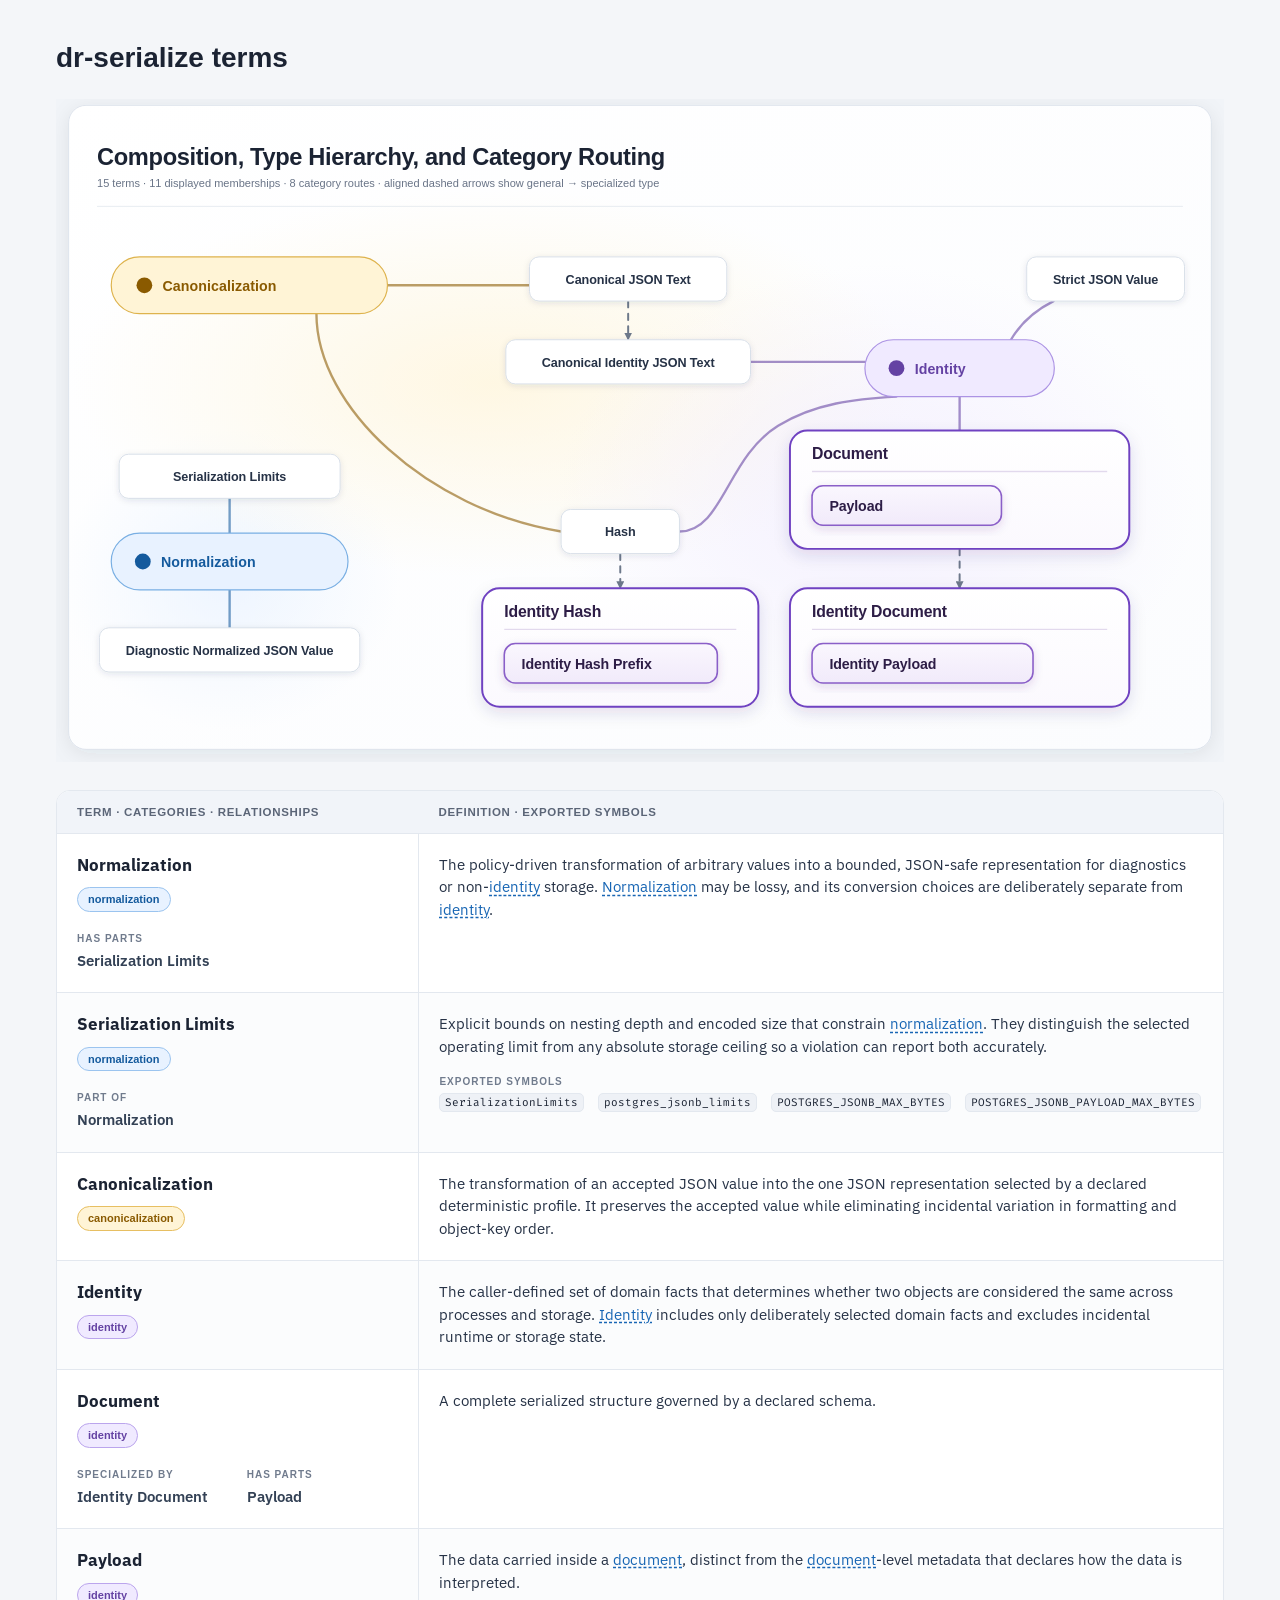
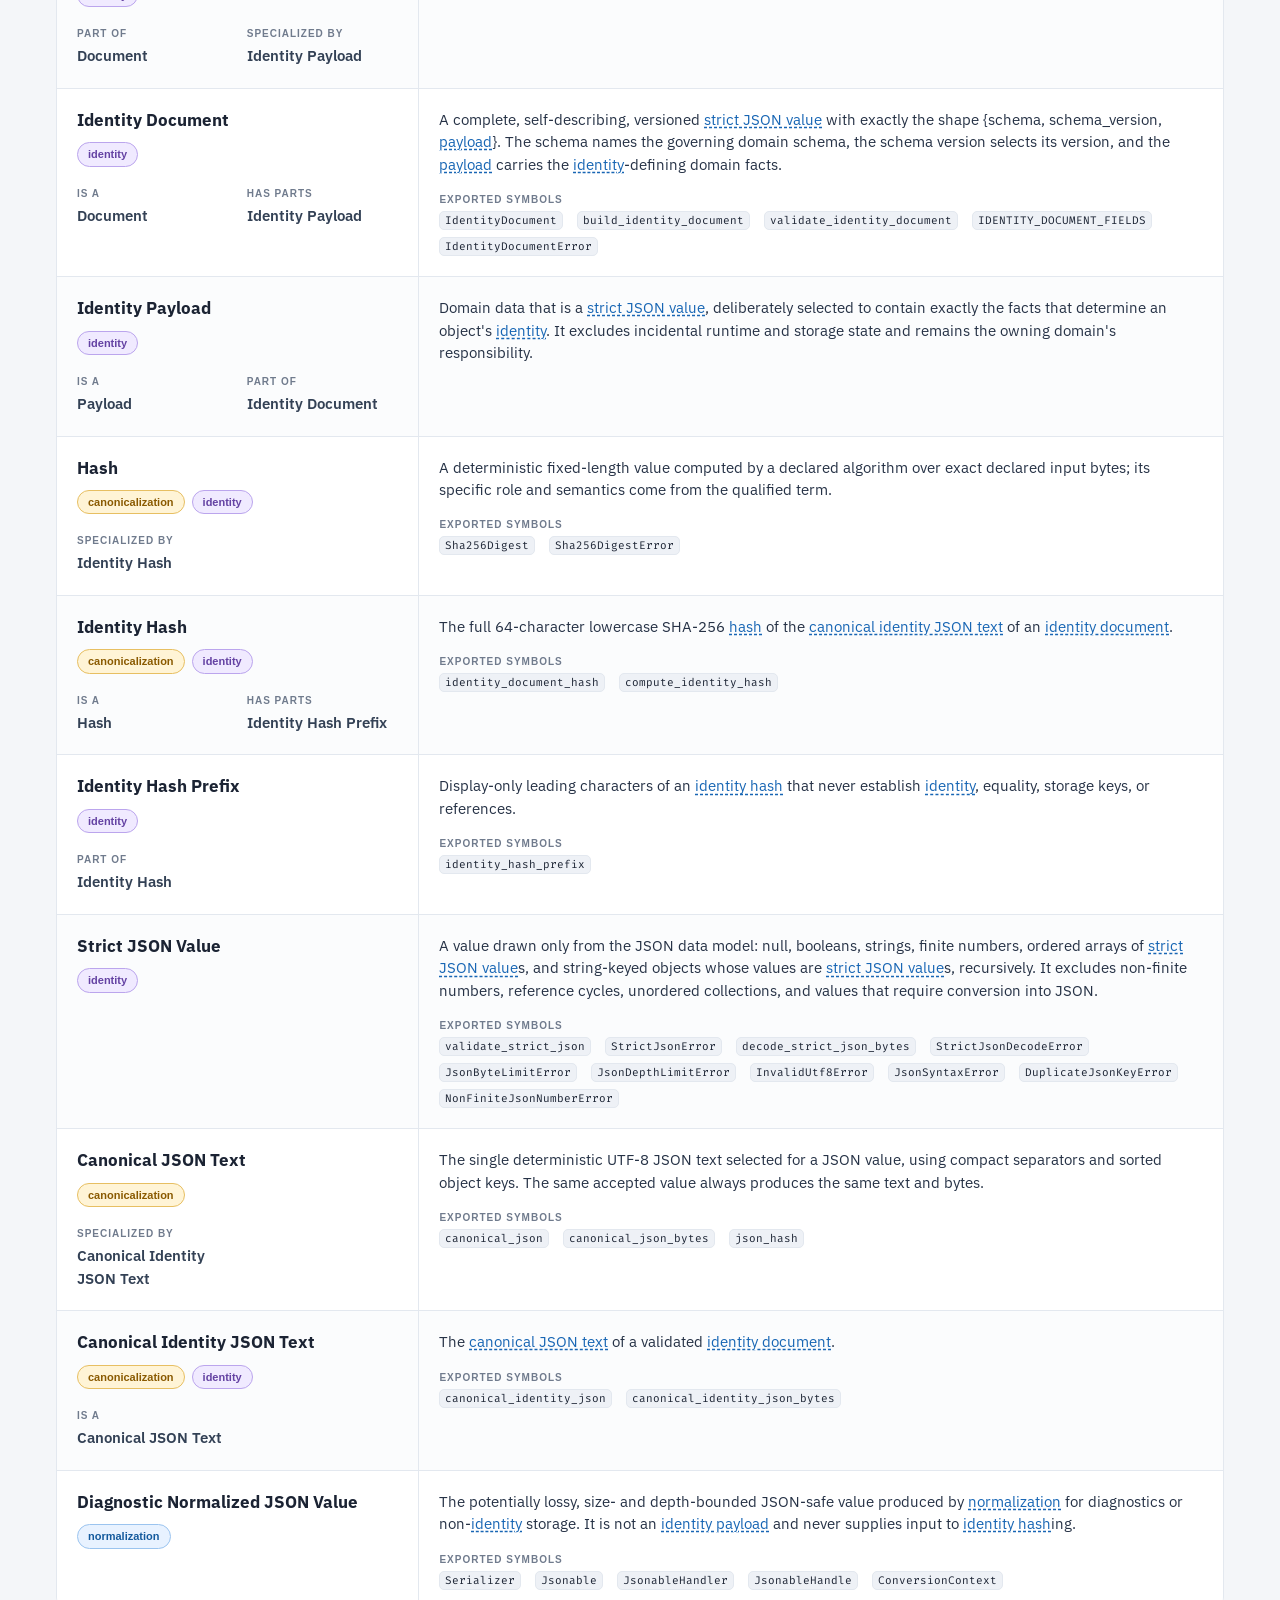
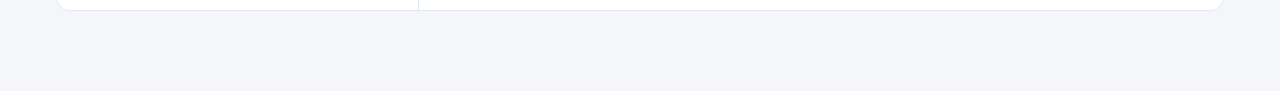
==== .defs/index.html @ c4a290a5 "Render terms graph from local defs data" ====
<!DOCTYPE html>
<html lang="en">
<head>
<meta charset="utf-8">
<meta name="viewport" content="width=device-width, initial-scale=1">
<link rel="icon" href="favicon.svg" type="image/svg+xml">
<link rel="stylesheet" href="doc.css">
<title>dr-serialize · Terms</title>
<style>
  .terms-page { width: 100%; max-width: 1480px; }
  .terms-page h1 { margin-bottom: 24px; }
  .terms-graph {
    display: block;
    width: 100%;
    aspect-ratio: 1480 / 840;
    margin: 0 0 28px;
    border: 0;
  }
  .terms-shell { overflow: hidden; border: 1px solid var(--line); border-radius: 14px; background: var(--surface); }
  .terms-table { border: 0; font-size: 14.5px; }
  .terms-table thead,
  .terms-table tbody { display: block; }
  .terms-table tr { display: grid; grid-template-columns: minmax(280px, 31%) minmax(0, 1fr); }
  .terms-table th,
  .terms-table td { border: 0; }
  .terms-table th { padding: 13px 20px; }
  .terms-table tbody tr { border-top: 1px solid var(--line); }
  .terms-table tbody tr:nth-child(even) { background: #fbfcfd; }
  .terms-table tbody td { padding: 20px; }
  .terms-table tbody td + td { border-left: 1px solid var(--line); }
  .term-name { margin: 0; font: 700 17px/1.35 var(--font-prose); }
  dfn.term-name { font-style: normal; }
  .term-categories { display: flex; flex-wrap: wrap; gap: 7px; margin-top: 10px; }
  .term-category { padding: 3px 10px; border: 1px solid; border-radius: 999px; font: 650 11px/1.5 var(--font-system); }
  .term-category[data-category="normalization"] { border-color: #9bc4ef; background: #e8f2ff; color: #145a9d; }
  .term-category[data-category="canonicalization"] { border-color: #e7bf62; background: #fff4d6; color: #8a5a00; }
  .term-category[data-category="identity"] { border-color: #bba5ed; background: #f0eaff; color: #6442a3; }
  .term-category:not([data-category="normalization"]):not([data-category="canonicalization"]):not([data-category="identity"]) {
    border-color: #c8d0dc;
    background: #f2f4f7;
    color: #465166;
  }
  .term-relationships { display: grid; grid-template-columns: repeat(2, minmax(0, 1fr)); gap: 13px 18px; margin-top: 20px; }
  .relationship-label,
  .symbols-label { margin-bottom: 4px; color: #707b8d; font: 700 10px/1.4 var(--font-system); letter-spacing: .1em; text-transform: uppercase; }
  .relationship-values { display: flex; flex-wrap: wrap; gap: 3px 10px; }
  .relationship-values a { color: #334155; font-weight: 600; text-decoration: none; }
  .relationship-values a:hover,
  .relationship-values a:focus-visible { color: var(--accent); text-decoration: underline; }
  .term-definition { margin: 0; color: #263246; line-height: 1.55; }
  .vocab-ref { color: var(--accent); text-decoration-line: underline; text-decoration-style: dashed; text-underline-offset: 2px; }
  .term-symbols { margin-top: 17px; }
  .symbol-list { display: flex; flex-wrap: wrap; gap: 7px 14px; }
  .symbol-list code { font-size: 11px; }
  .defs-error { grid-column: 1 / -1; color: var(--red); }

  @media (max-width: 760px) {
    .terms-table thead { display: none; }
    .terms-table,
    .terms-table tbody,
    .terms-table tr,
    .terms-table tbody td { display: block; width: 100%; min-width: 0; }
    .terms-table tbody td { overflow-wrap: anywhere; }
    .terms-table tbody td + td { border-top: 1px solid var(--line); border-left: 0; }
  }

  @media (max-width: 480px) {
    .term-relationships { grid-template-columns: 1fr; }
  }
</style>
</head>
<body>
<main class="terms-page">
<h1>dr-serialize terms</h1>
<object
  class="terms-graph"
  data="all-terms.svg"
  type="image/svg+xml"
  aria-label="Composition, type hierarchy, and category routing for dr-serialize terms"
>
  <a href="all-terms.svg">Open the dr-serialize terms graph</a>
</object>
<div class="terms-shell">
  <table class="terms-table">
    <thead>
      <tr>
        <th scope="col">Term · Categories · Relationships</th>
        <th scope="col">Definition · Exported symbols</th>
      </tr>
    </thead>
    <tbody data-defs-file="terms.toml" data-defs-kind="terms-reference"></tbody>
  </table>
</div>
<script type="module" src="defs-render.js"></script>
</main>
</body>
</html>
---- .defs/doc.css ----
@import url("https://fonts.googleapis.com/css2?family=Fira+Code:wght@400;600&family=IBM+Plex+Sans:wght@400;600;700&display=swap");

/* ── v2 vocabulary (see SKILL.md §6, references/rules.md) ──────────────────
   Hue bindings — one hue = one meaning:
     --accent #1866b4  links + navigation ONLY
     --anchor #6f42c1  semantic scan anchors (.key) + callouts — never a link
     green / amber / red  status encodings only, keyed where used
   Weights: 700 headings · 600 labels/th/inline emphasis · 400 body.
   Type scale: 28 title · 18 section · 16.5 card head · 16 body ·
               14.5 secondary · 13 quiet.                                   */

:root {
  --bg: #f4f6f9;
  --surface: #fff;
  --ink: #1b2333;
  --muted: #5b6577;
  --line: #e3e8ef;
  --accent: #1866b4;
  --accent-soft: #e9f2fb;
  --anchor: #6f42c1;
  --anchor-soft: #f4eefb;
  --green: #2b8a3e;
  --green-soft: #e8f5ec;
  --amber: #9a6700;
  --amber-soft: #fff6e0;
  --red: #c0392b;
  --red-soft: #fdeceb;
  --code-bg: #f8f9fc;
  --font-prose: "IBM Plex Sans", "Helvetica Neue", sans-serif;
  --font-mono: "Fira Code", ui-monospace, SFMono-Regular, Menlo, Consolas, monospace;
  --font-system: -apple-system, BlinkMacSystemFont, "Segoe UI", Roboto, Helvetica, Arial, sans-serif;
}

* { box-sizing: border-box; }
html { scroll-behavior: smooth; }
body {
  margin: 0;
  background: var(--bg);
  color: var(--ink);
  font: 16px/1.55 var(--font-prose);
}
main { max-width: 2200px; margin: 0 auto; padding: 40px 56px 80px; }
main.wide { max-width: none; }  /* ultrawide multi-panel docs; page-level horizontal scroll is fine */
h1 { margin: 0 0 4px; font: 700 28px/1.25 var(--font-system); }
h2 { margin: 0; color: var(--ink); font-family: var(--font-system); }
h3 { margin: 0 0 8px; color: var(--ink); font: 700 16.5px/1.3 var(--font-system); }
p { margin: 0 0 12px; }
a { color: var(--accent); }
.dek { margin: 2px 0 4px; font: 400 16px/1.5 var(--font-prose); }        /* ≤15 words, no box */
.byline { margin: 0 0 26px; color: var(--muted); font: 400 13px/1.55 var(--font-system); letter-spacing: .03em; }
.key { color: var(--anchor); }                                            /* scan anchor ≠ link */
.aside, .small { display: block; margin: 2px 0 12px; color: var(--muted); font-size: 13px; }
.card .id, nav.toc .g { font-family: var(--font-system); }

/* Question-first section heads: the h2 IS the reader's question (sentence case);
   the optional .tag is the demoted category label. */
.section-head,
.layer-head {
  display: flex;
  align-items: baseline;
  gap: 14px;
  margin: 46px 0 20px;
  padding-bottom: 8px;
  border-bottom: 2px solid var(--line);
}
.section-head h2,
.layer-head h2 { font: 700 18px/1.3 var(--font-system); }
.section-head .tag,
.layer-head .tag { color: var(--muted); font: 600 11px/1.7 var(--font-mono); text-transform: uppercase; letter-spacing: .05em; }
.layer-head .n { color: var(--accent); font-size: 26px; font-weight: 700; }

/* Opt-in summary box — BELOW the first substantive content, one short
   paragraph, only when it changes the reader's next action. No accent bar:
   it must not become a second hero. */
.summary { margin: 18px 0; padding: 14px 18px; border: 1px solid var(--line); border-radius: 10px; background: var(--surface); font-size: 15px; }

.grid-2, .grid-3, .grid-4,
.cols2, .cols3, .cols4,
.l1, .l2, .l3 { display: grid; gap: 18px; }
.grid-2, .cols2, .l3 { grid-template-columns: repeat(2, minmax(0, 1fr)); }
.grid-3, .cols3, .l2 { grid-template-columns: repeat(3, minmax(0, 1fr)); }
.grid-4, .cols4, .l1 { grid-template-columns: repeat(4, minmax(0, 1fr)); }
.full { grid-column: 1 / -1; }

/* ── Parallel panels (ultrawide layout system, references/layout.md) ──────
   Side-by-side documents-in-miniature for cross-referenceable sections —
   NOT snaking columns. Single-column stack (DOM order) below 1600px.
   Sticky panel heads keep each panel's question in view while scrolling. */
.panels { display: grid; grid-template-columns: 1fr; gap: 32px; align-items: start; margin: 18px 0; }
.panels > .panel { min-width: 0; }
.panel > .section-head { position: sticky; top: 0; z-index: 2; margin-top: 0; padding-top: 8px; background: var(--bg); }
@media (min-width: 1600px) {
  .panels.p2 { grid-template-columns: repeat(2, minmax(520px, 1fr)); }
  .panels.p3 { grid-template-columns: repeat(3, minmax(460px, 1fr)); }
  .panels.p4 { grid-template-columns: repeat(4, minmax(420px, 1fr)); }
  /* Named slots: pin visual order independent of DOM order (DOM order = reading/fallback order). */
  .panels.p2 { grid-template-areas: "a b"; }
  .panels.p3 { grid-template-areas: "a b c"; }
  .panels.p4 { grid-template-areas: "a b c d"; }
  .panels.slotted > .panel.a { grid-area: a; }
  .panels.slotted > .panel.b { grid-area: b; }
  .panels.slotted > .panel.c { grid-area: c; }
  .panels.slotted > .panel.d { grid-area: d; }
  .panels:not(.slotted) > .panel.span2 { grid-column: span 2; }
}

.card {
  padding: 18px 22px;
  border: 1px solid var(--line);
  border-radius: 12px;
  background: var(--surface);
}
.card .decision { margin-bottom: 6px; font: 700 16.5px/1.4 var(--font-system); }
.card .why { color: var(--muted); font-size: 13px; }
.card ul { margin: 6px 0 0; padding-left: 18px; color: var(--muted); font-size: 14.5px; }
.card li { margin-bottom: 6px; }
.card li::marker { color: var(--accent); font-weight: 700; }
.card b, .card strong { color: var(--ink); }

.diagram,
figure.panel {
  margin-top: 18px;
  padding: 24px 28px;
  border: 1px solid var(--line);
  border-radius: 12px;
  background: var(--surface);
}
.drow, .flow { display: flex; align-items: stretch; gap: 10px; }
.dnode, .flow .node {
  flex: 1;
  padding: 10px 14px;
  border: 1.5px solid #9aa7bd;
  border-radius: 10px;
  background: #fbfcfe;
  text-align: center;
}
.dnode small, .flow .node small { display: block; margin-top: 3px; color: var(--muted); font-size: 13px; }
.dnode.ext, .flow .node.ext { border-style: dashed; }
.dnode.hot, .flow .node.hot { border-color: var(--green); background: var(--green-soft); }
.dnode.warn, .flow .node.warn { border-color: var(--amber); background: var(--amber-soft); }
.dnode.bad, .flow .node.bad { border-color: var(--red); background: var(--red-soft); }
.darr, .flow .arr { display: flex; align-items: center; color: #8b96a9; font-size: 20px; }
.dcaption, figcaption { margin-top: 10px; color: var(--muted); font-size: 13px; }

table { width: 100%; border: 1px solid var(--line); border-collapse: collapse; background: var(--surface); font-size: 14.5px; }
th, td { padding: 8px 12px; border-bottom: 1px solid var(--line); text-align: left; vertical-align: top; }
th { background: #f1f4f9; color: var(--muted); font: 600 11.5px/1.4 var(--font-system); letter-spacing: .06em; text-transform: uppercase; }
tr:last-child td { border-bottom: 0; }

code {
  padding: 0 5px;
  border: 1px solid var(--line);
  border-radius: 5px;
  background: #eef1f6;
  font: 75%/1.55 var(--font-mono);
}
.codeblock { margin: 14px 0; overflow: hidden; border: 1px solid var(--line); border-radius: 10px; background: var(--surface); }
.codeblock .cb-head { display: flex; justify-content: space-between; gap: 10px; padding: 7px 14px; border-bottom: 1px solid var(--line); background: #f1f4f9; color: var(--muted); font: 12px/1.4 var(--font-system); }
.codeblock pre { margin: 0; padding: 14px 16px; overflow-x: auto; background: var(--code-bg); font-family: var(--font-mono); }
.codeblock pre code { padding: 0; border: 0; background: transparent; font-size: 75%; line-height: 1.55; }
.chipcloud .adapter { font: 75%/1.55 var(--font-mono); }

/* One callout variant. It carries the anchor hue (a boxed key point is scan-
   anchor material); status colors belong to keyed chips/cards, not callouts. */
.callout { margin: 14px 0; padding: 12px 18px; border-left: 4px solid var(--anchor); border-radius: 0 8px 8px 0; background: var(--anchor-soft); font-size: 14.5px; }

/* Colophon: ALL process metadata (sources, provenance, ids, honest scope
   notes). Reader-relevant honesty stays in context above, in plain language. */
.colophon { margin-top: 46px; padding-top: 14px; border-top: 1px solid var(--line); color: var(--muted); font-size: 13px; }
.colophon code { background: var(--code-bg); }

body.with-toc { display: grid; grid-template-columns: 270px minmax(0, 1fr); }
nav.toc { position: sticky; top: 0; height: 100vh; overflow-y: auto; padding: 28px 20px; border-right: 1px solid var(--line); background: var(--surface); font-size: 14.5px; }
nav.toc .brand { margin-bottom: 12px; font-size: 15px; font-weight: 700; }
nav.toc .brand { font-family: var(--font-system); }
nav.toc a { display: block; margin-bottom: 2px; padding: 6px 10px; border-radius: 7px; color: var(--ink); text-decoration: none; }
nav.toc a:hover { background: var(--accent-soft); color: var(--accent); }

@media (max-width: 1500px) {
  .grid-3, .grid-4, .cols3, .cols4, .l1, .l2 { grid-template-columns: repeat(2, minmax(0, 1fr)); }
}
@media (max-width: 900px) {
  body.with-toc { display: block; }
  nav.toc { display: none; }
  main { padding: 24px; }
  .grid-2, .grid-3, .grid-4, .cols2, .cols3, .cols4, .l1, .l2, .l3 { grid-template-columns: 1fr; }
  .drow, .flow { flex-direction: column; }
}
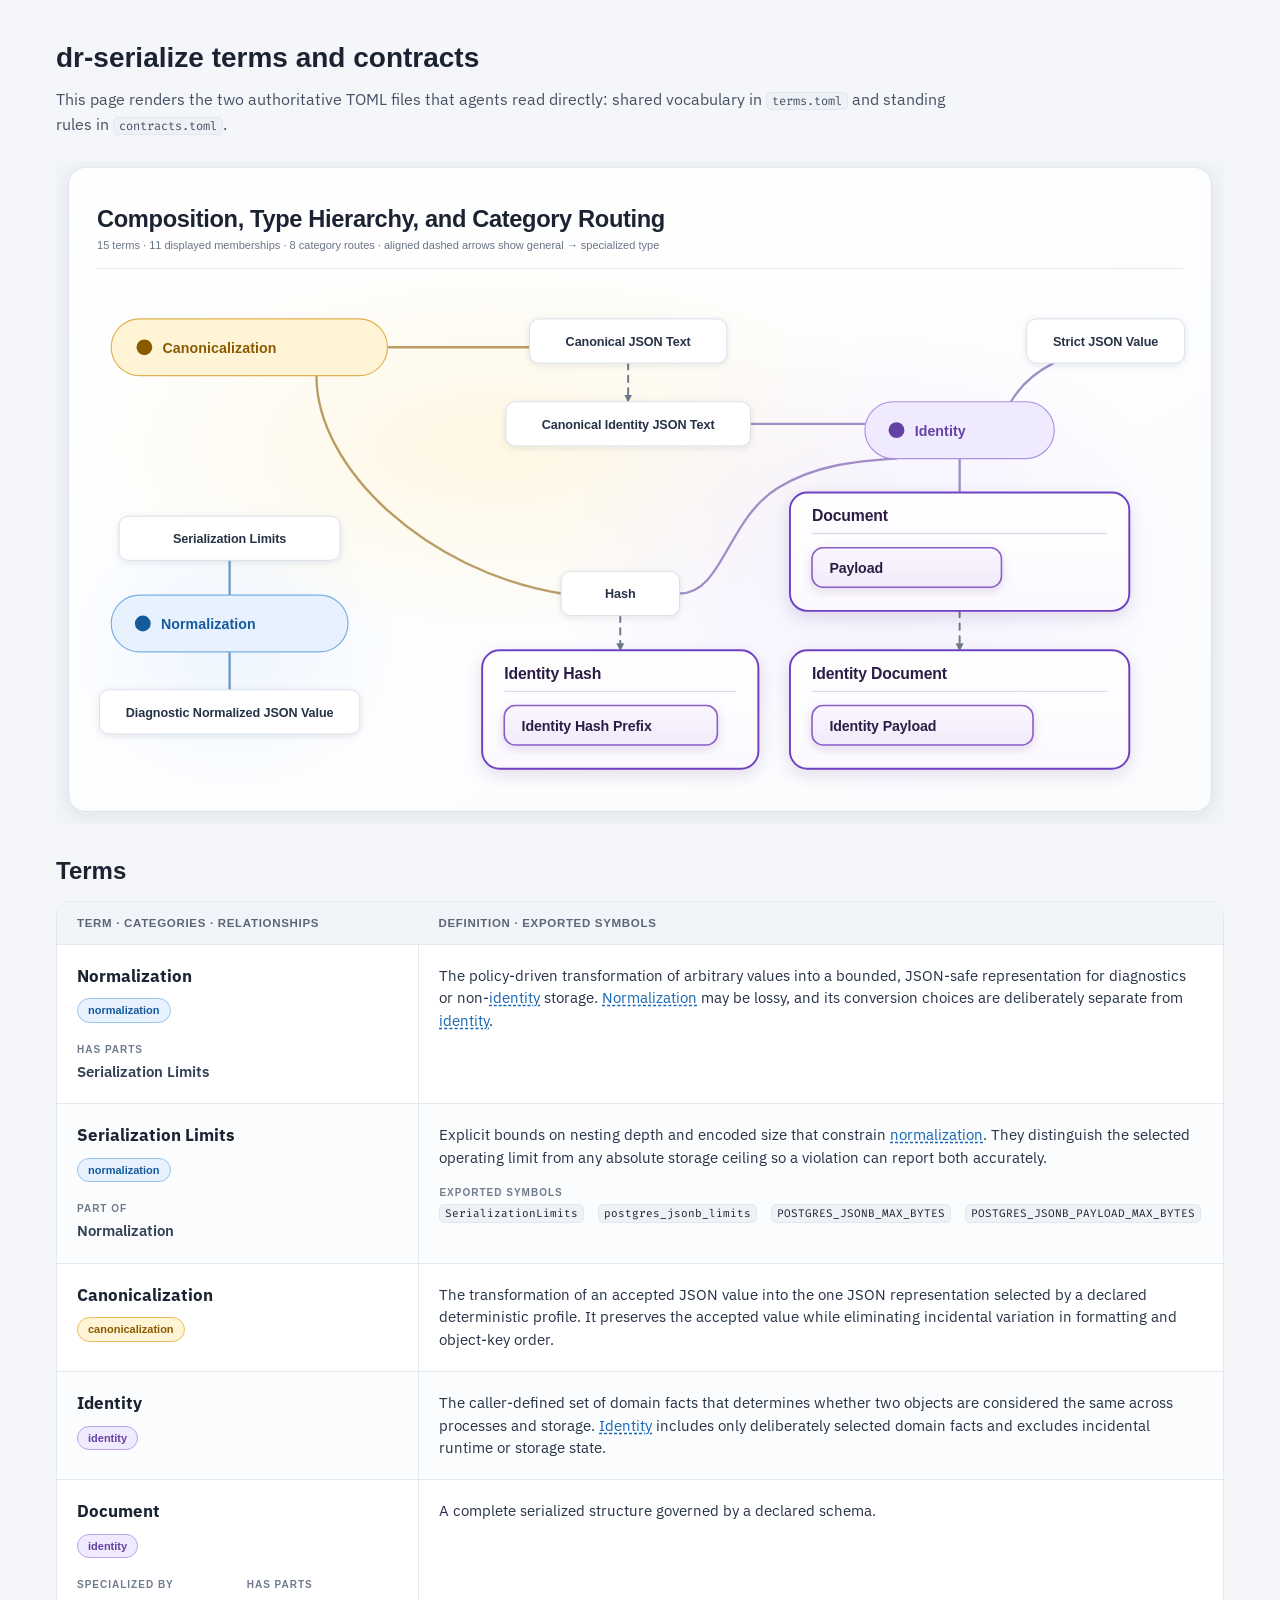
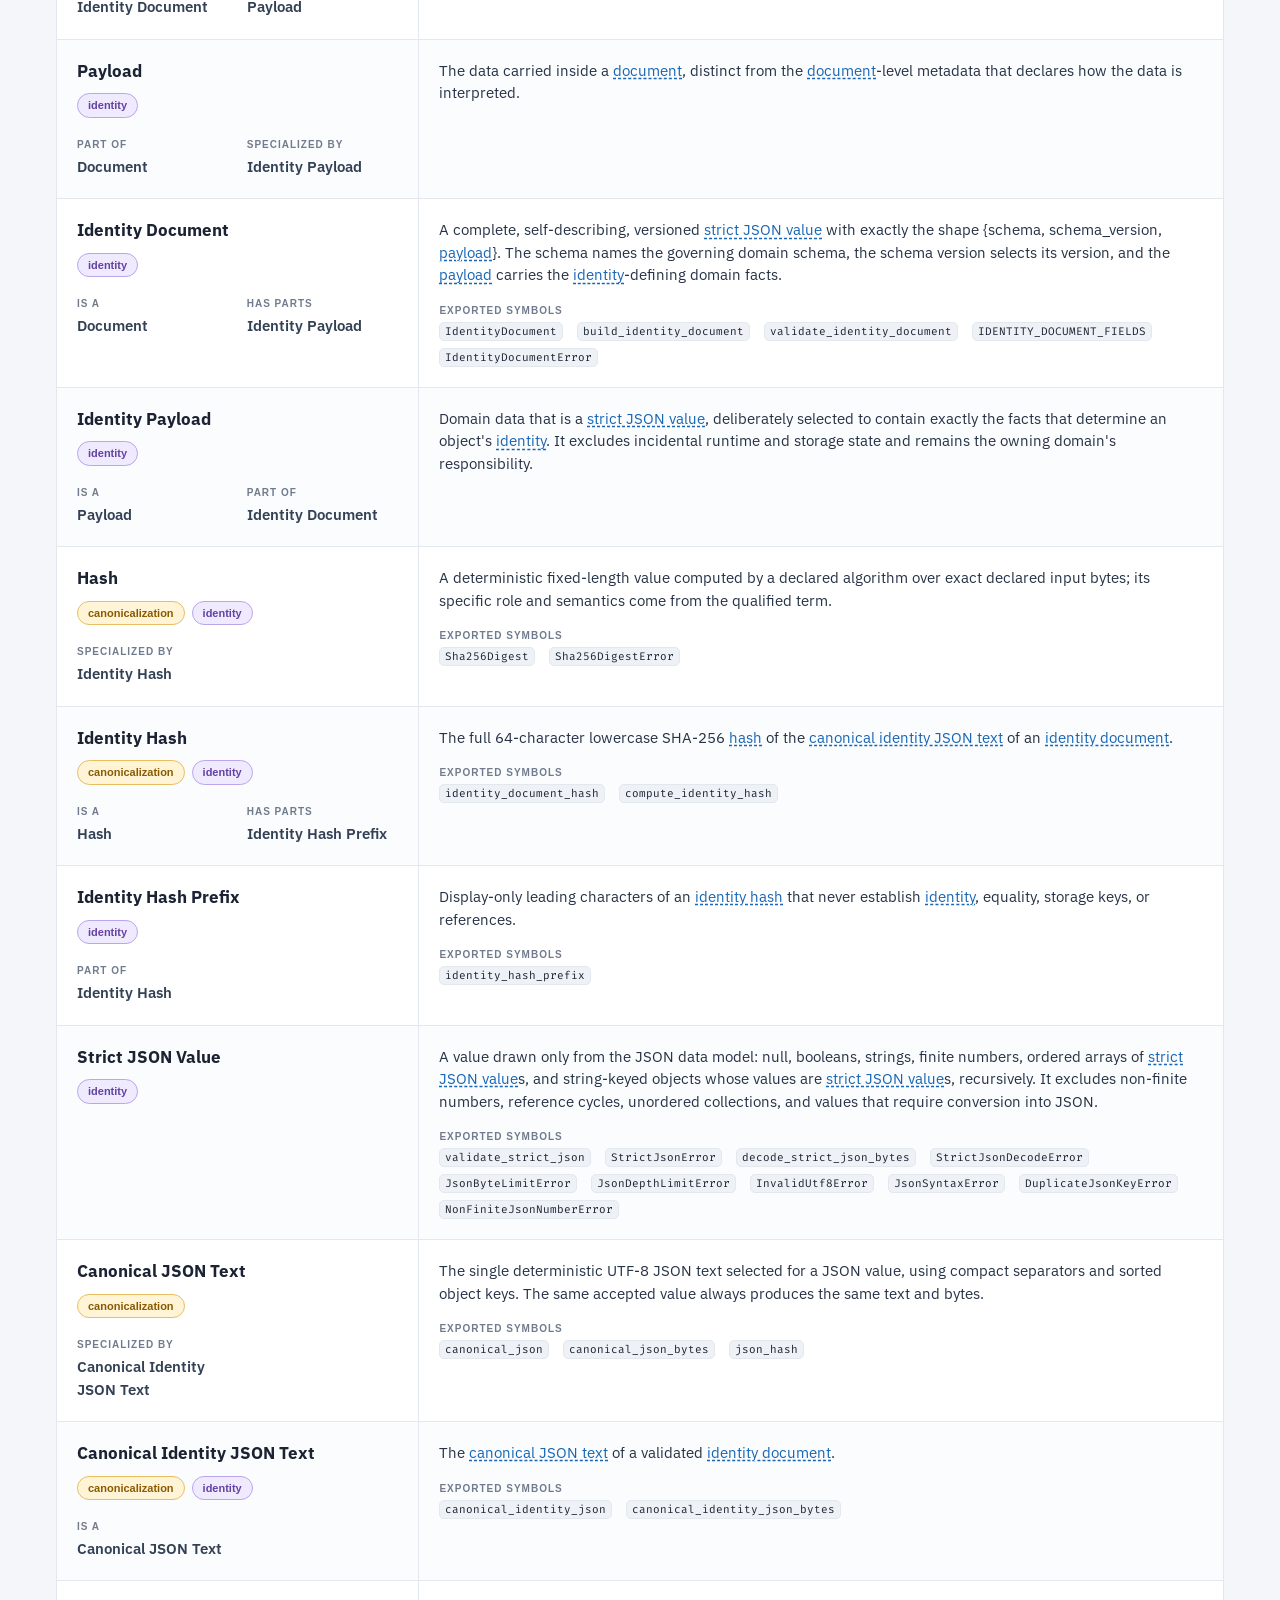
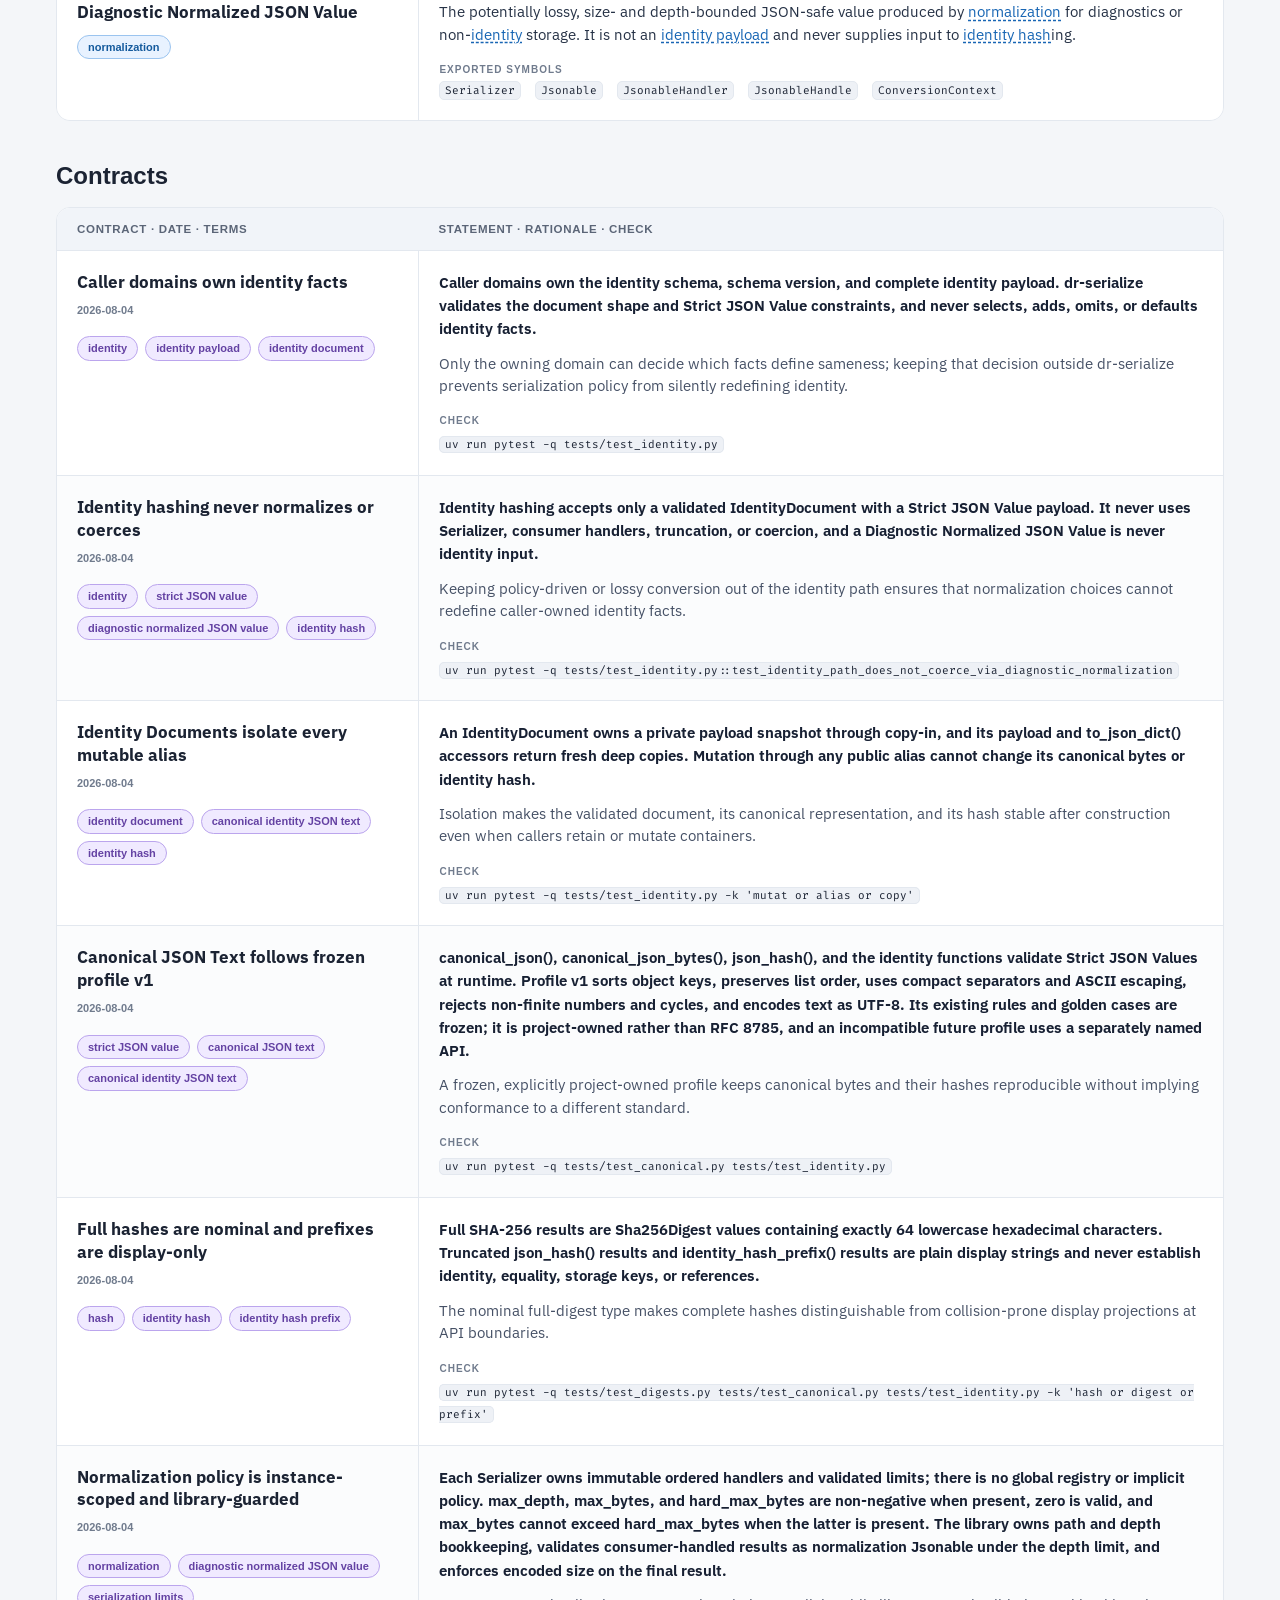
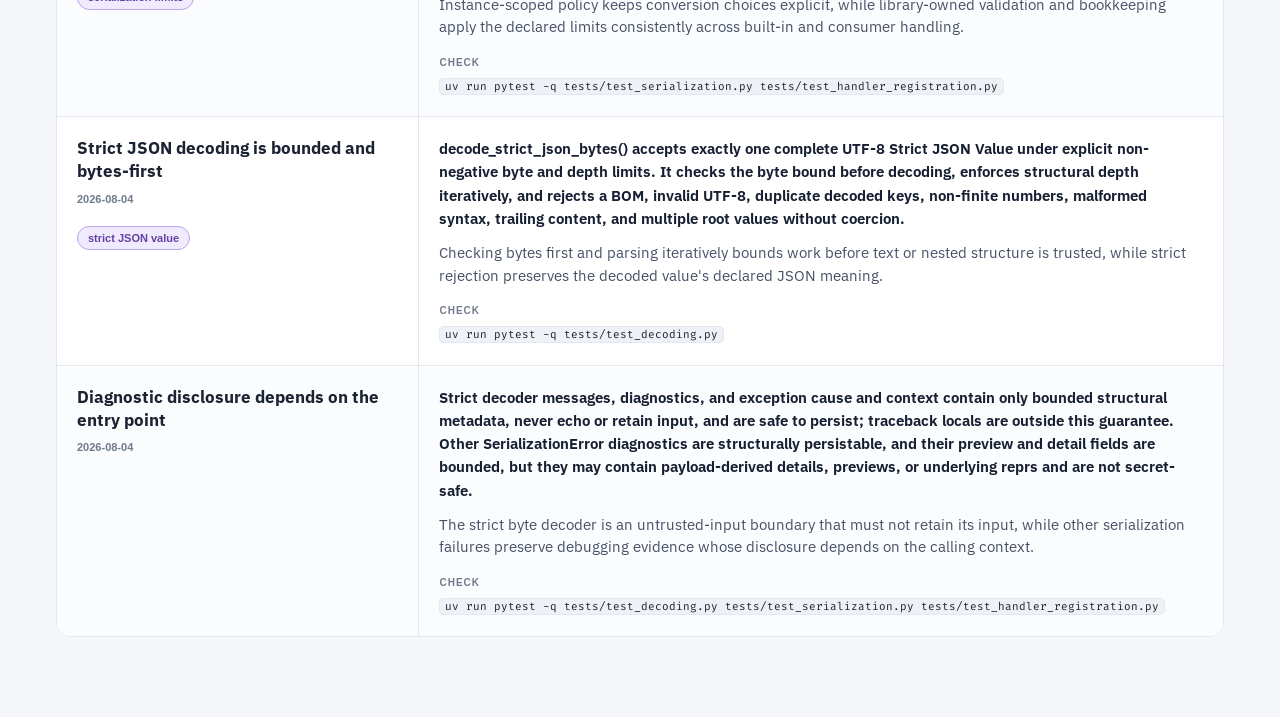
==== commit c32626e1: "Render binding contracts from defs data" ====
--- a/.defs/index.html
+++ b/.defs/index.html
@@ -5,10 +5,11 @@
 <meta name="viewport" content="width=device-width, initial-scale=1">
 <link rel="icon" href="favicon.svg" type="image/svg+xml">
 <link rel="stylesheet" href="doc.css">
-<title>dr-serialize · Terms</title>
+<title>dr-serialize · Terms and contracts</title>
 <style>
   .terms-page { width: 100%; max-width: 1480px; }
-  .terms-page h1 { margin-bottom: 24px; }
+  .terms-page h1 { margin-bottom: 12px; }
+  .page-intro { max-width: 900px; margin: 0 0 24px; color: #465166; }
   .terms-graph {
     display: block;
     width: 100%;
@@ -16,6 +17,8 @@
     margin: 0 0 28px;
     border: 0;
   }
+  .reference-section + .reference-section { margin-top: 36px; }
+  .reference-section h2 { margin-bottom: 12px; }
   .terms-shell { overflow: hidden; border: 1px solid var(--line); border-radius: 14px; background: var(--surface); }
   .terms-table { border: 0; font-size: 14.5px; }
   .terms-table thead,
@@ -52,6 +55,17 @@
   .term-symbols { margin-top: 17px; }
   .symbol-list { display: flex; flex-wrap: wrap; gap: 7px 14px; }
   .symbol-list code { font-size: 11px; }
+  .contract-title { display: block; font: 700 17px/1.35 var(--font-prose); }
+  .contract-date { display: block; margin-top: 8px; color: #707b8d; font: 650 11px/1.5 var(--font-system); }
+  .contract-terms { display: flex; flex-wrap: wrap; gap: 7px; margin-top: 18px; }
+  .contract-term { padding: 3px 10px; border: 1px solid #bba5ed; border-radius: 999px; background: #f0eaff; color: #6442a3; font: 650 11px/1.5 var(--font-system); text-decoration: none; }
+  .contract-term:hover,
+  .contract-term:focus-visible { border-color: var(--accent); color: var(--accent); text-decoration: underline; }
+  .contract-statement { margin: 0; color: #172033; font: 650 15px/1.55 var(--font-prose); }
+  .contract-rationale { margin: 12px 0 0; color: #465166; line-height: 1.55; }
+  .contract-check { margin-top: 17px; }
+  .check-label { margin-bottom: 4px; color: #707b8d; font: 700 10px/1.4 var(--font-system); letter-spacing: .1em; text-transform: uppercase; }
+  .contract-check code { overflow-wrap: anywhere; font-size: 11px; }
   .defs-error { grid-column: 1 / -1; color: var(--red); }
 
   @media (max-width: 760px) {
@@ -71,26 +85,52 @@
 </head>
 <body>
 <main class="terms-page">
-<h1>dr-serialize terms</h1>
+<h1>dr-serialize terms and contracts</h1>
+<p class="page-intro">
+  This page renders the two authoritative TOML files that agents read directly:
+  shared vocabulary in <code>terms.toml</code> and standing rules in
+  <code>contracts.toml</code>.
+</p>
 <object
   class="terms-graph"
-  data="all-terms.svg"
+  data="figs/all-terms.svg"
   type="image/svg+xml"
   aria-label="Composition, type hierarchy, and category routing for dr-serialize terms"
 >
-  <a href="all-terms.svg">Open the dr-serialize terms graph</a>
+  <a href="figs/all-terms.svg">Open the dr-serialize terms graph</a>
 </object>
-<div class="terms-shell">
-  <table class="terms-table">
-    <thead>
-      <tr>
-        <th scope="col">Term · Categories · Relationships</th>
-        <th scope="col">Definition · Exported symbols</th>
-      </tr>
-    </thead>
-    <tbody data-defs-file="terms.toml" data-defs-kind="terms-reference"></tbody>
-  </table>
-</div>
+<section class="reference-section" aria-labelledby="terms-heading">
+  <h2 id="terms-heading">Terms</h2>
+  <div class="terms-shell">
+    <table class="terms-table">
+      <thead>
+        <tr>
+          <th scope="col">Term · Categories · Relationships</th>
+          <th scope="col">Definition · Exported symbols</th>
+        </tr>
+      </thead>
+      <tbody data-defs-file="terms.toml" data-defs-kind="terms-reference"></tbody>
+    </table>
+  </div>
+</section>
+<section class="reference-section" aria-labelledby="contracts-heading">
+  <h2 id="contracts-heading">Contracts</h2>
+  <div class="terms-shell">
+    <table class="terms-table">
+      <thead>
+        <tr>
+          <th scope="col">Contract · Date · Terms</th>
+          <th scope="col">Statement · Rationale · Check</th>
+        </tr>
+      </thead>
+      <tbody
+        data-defs-file="contracts.toml"
+        data-defs-kind="contracts-reference"
+        data-defs-terms-file="terms.toml"
+      ></tbody>
+    </table>
+  </div>
+</section>
 <script type="module" src="defs-render.js"></script>
 </main>
 </body>
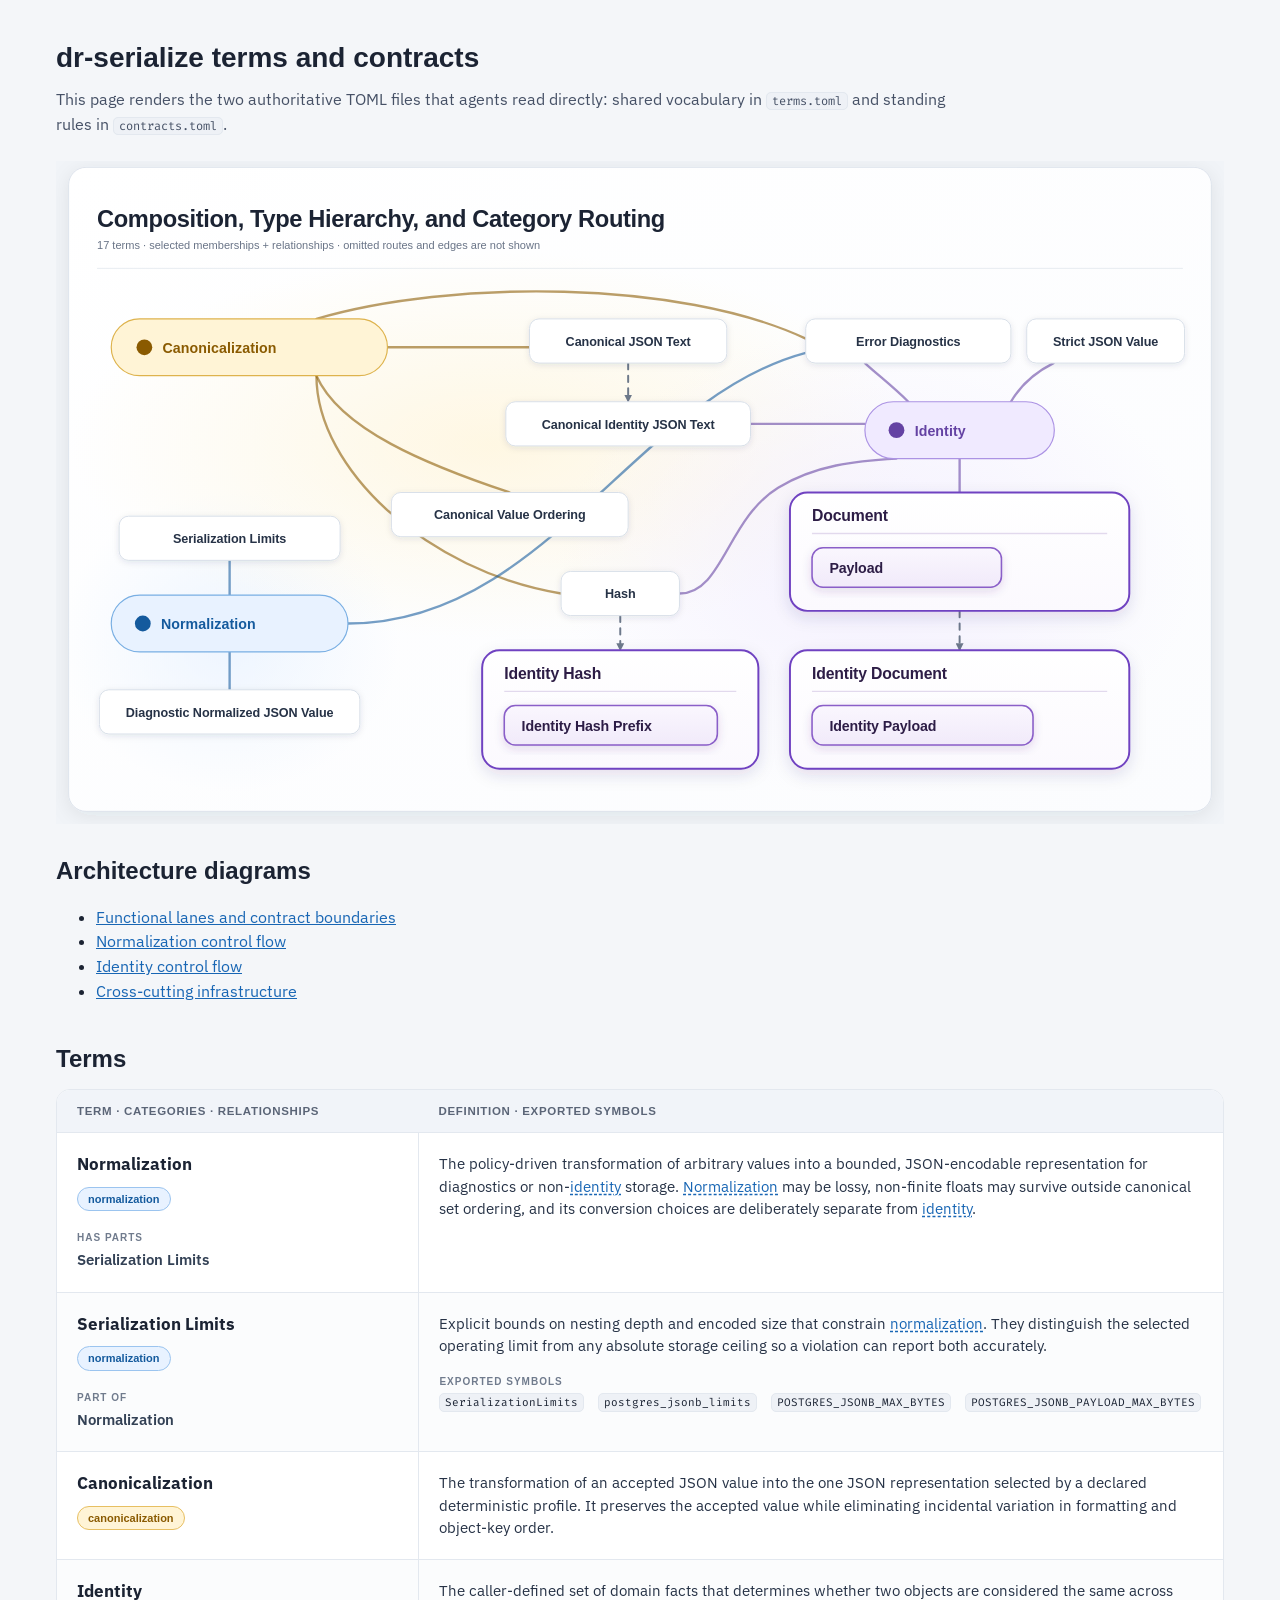
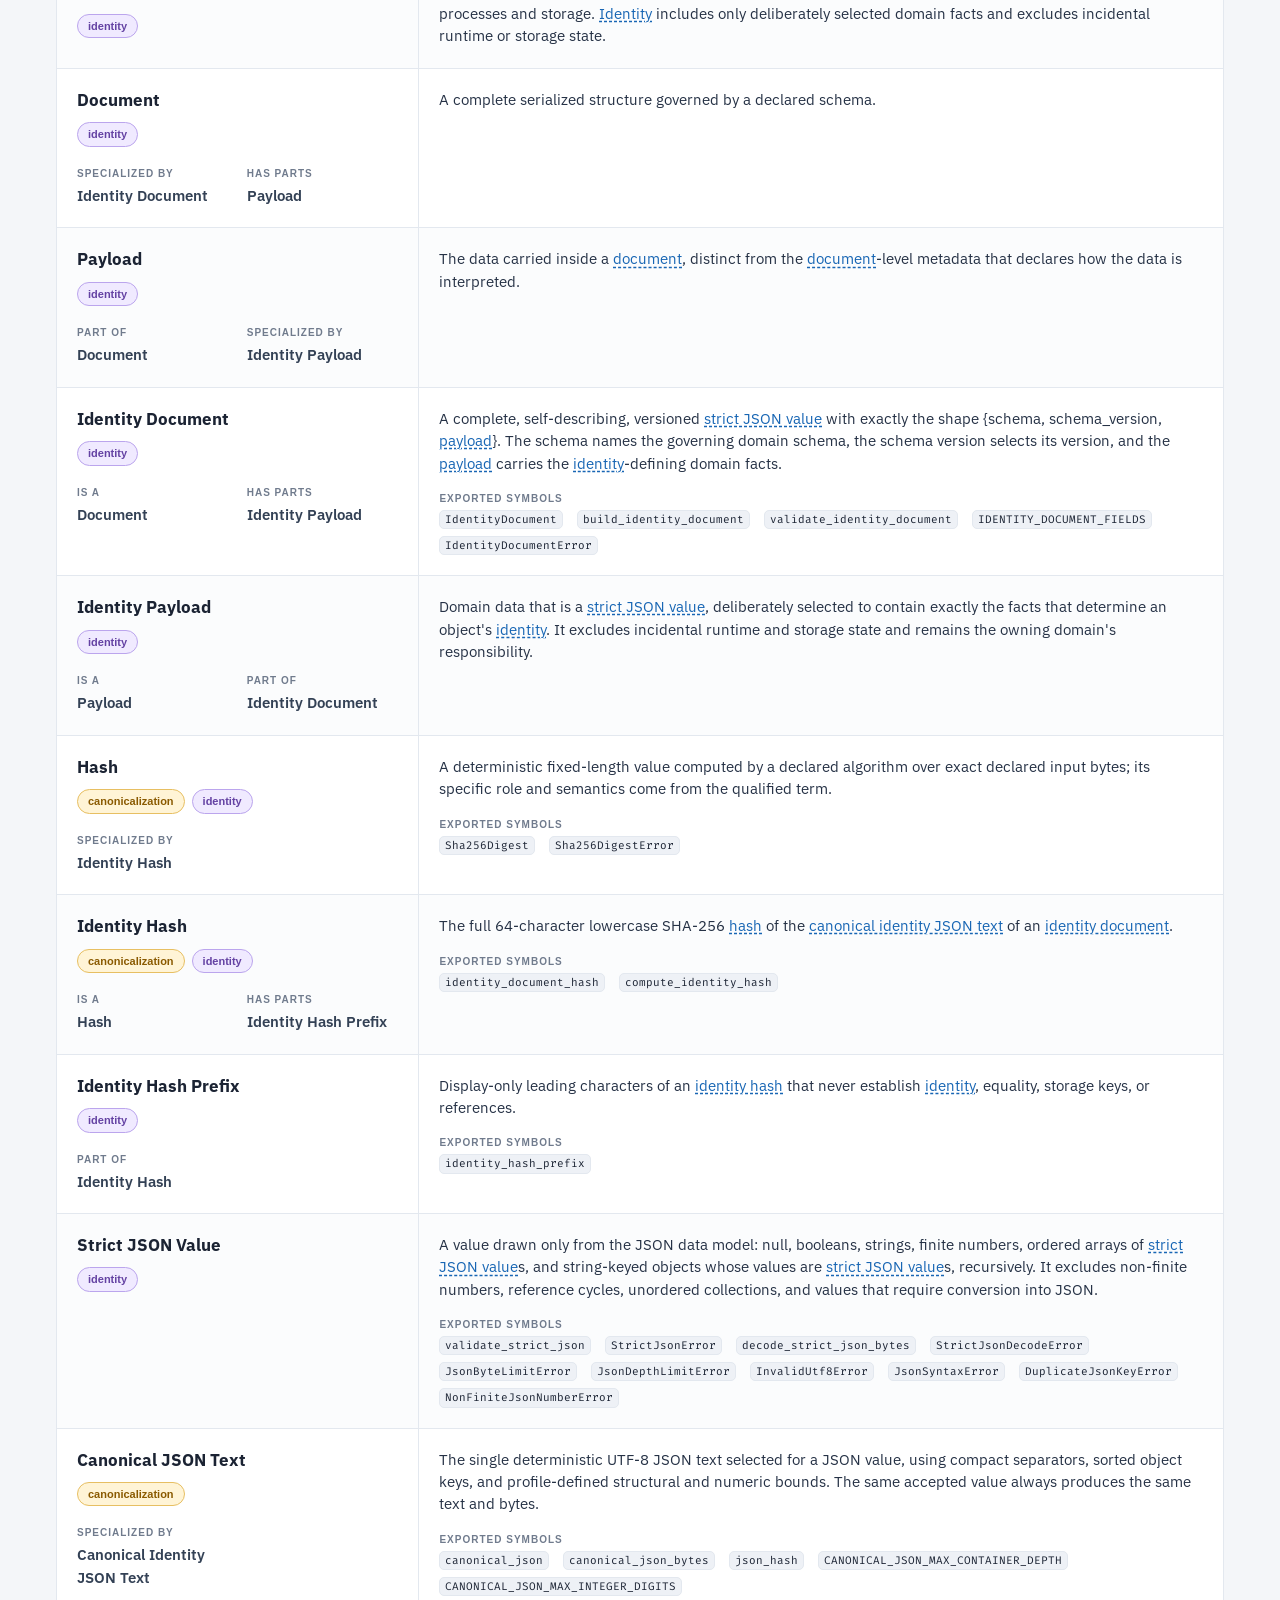
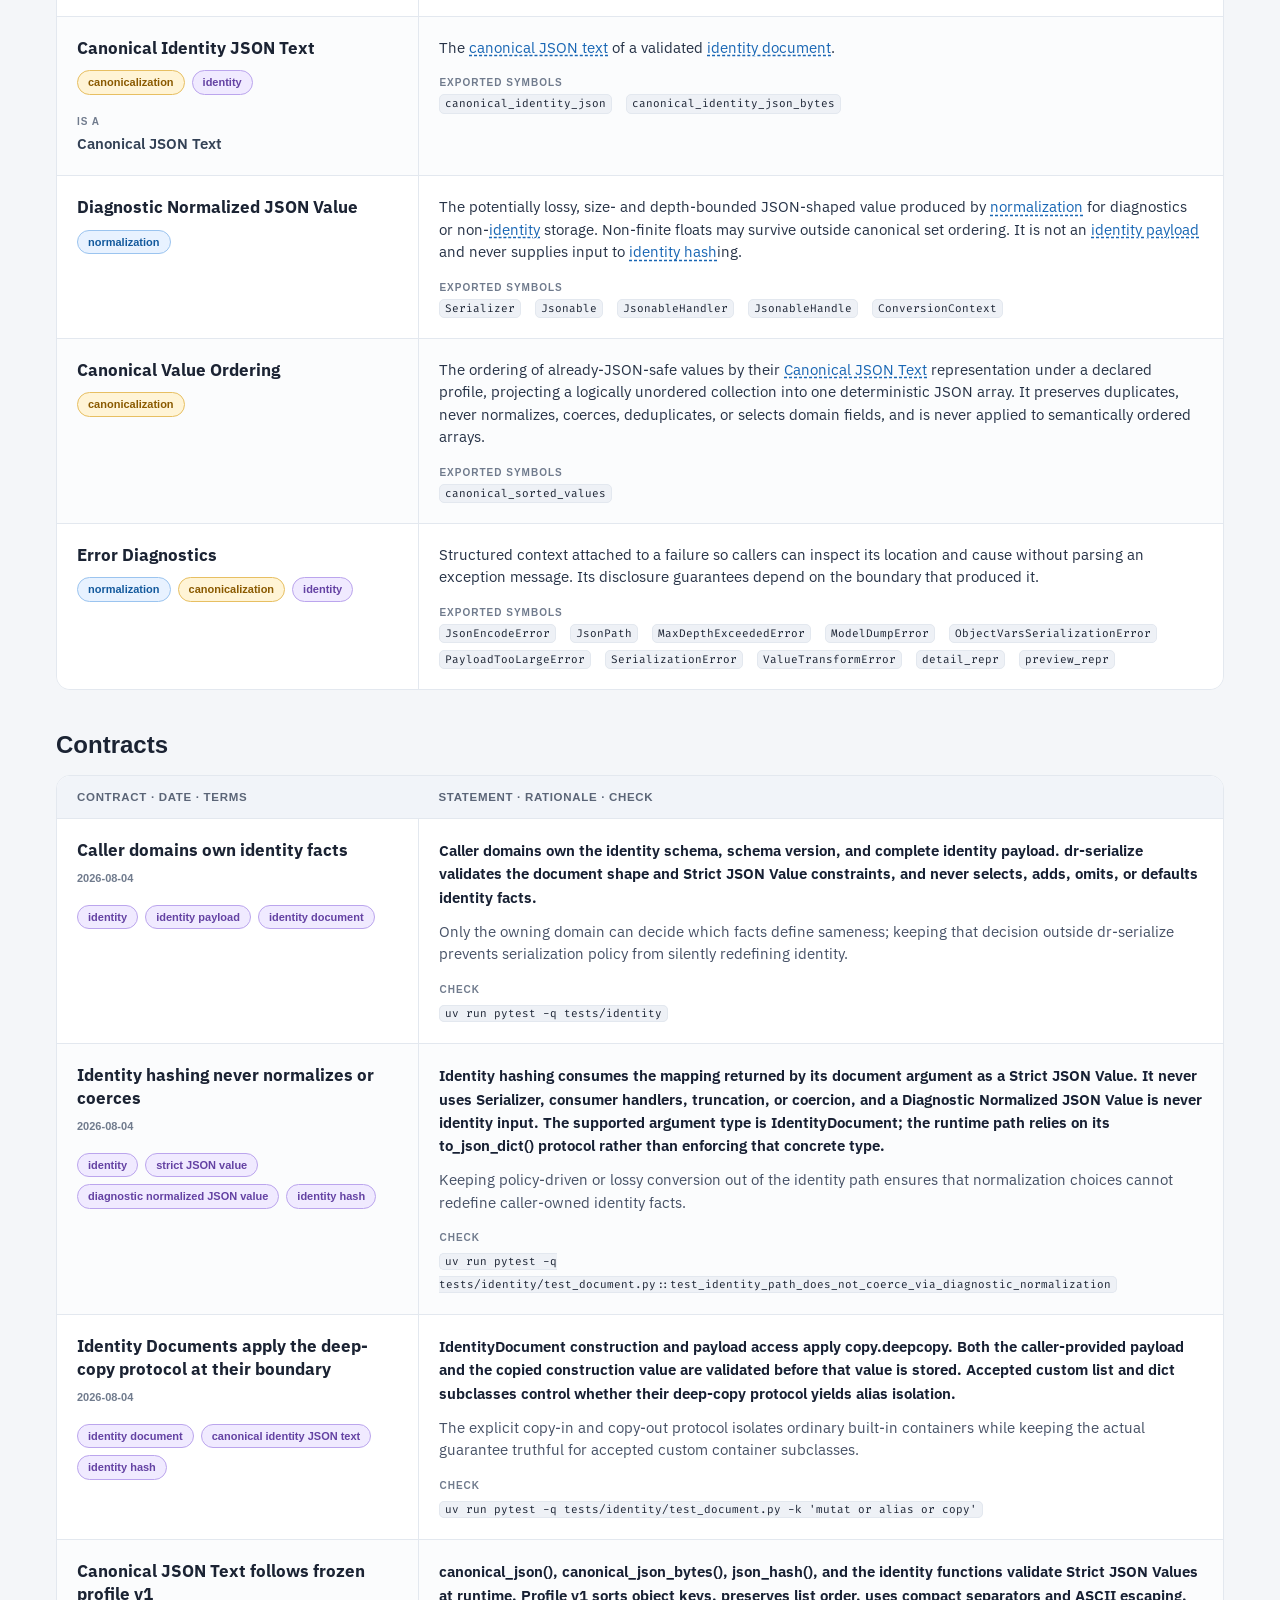
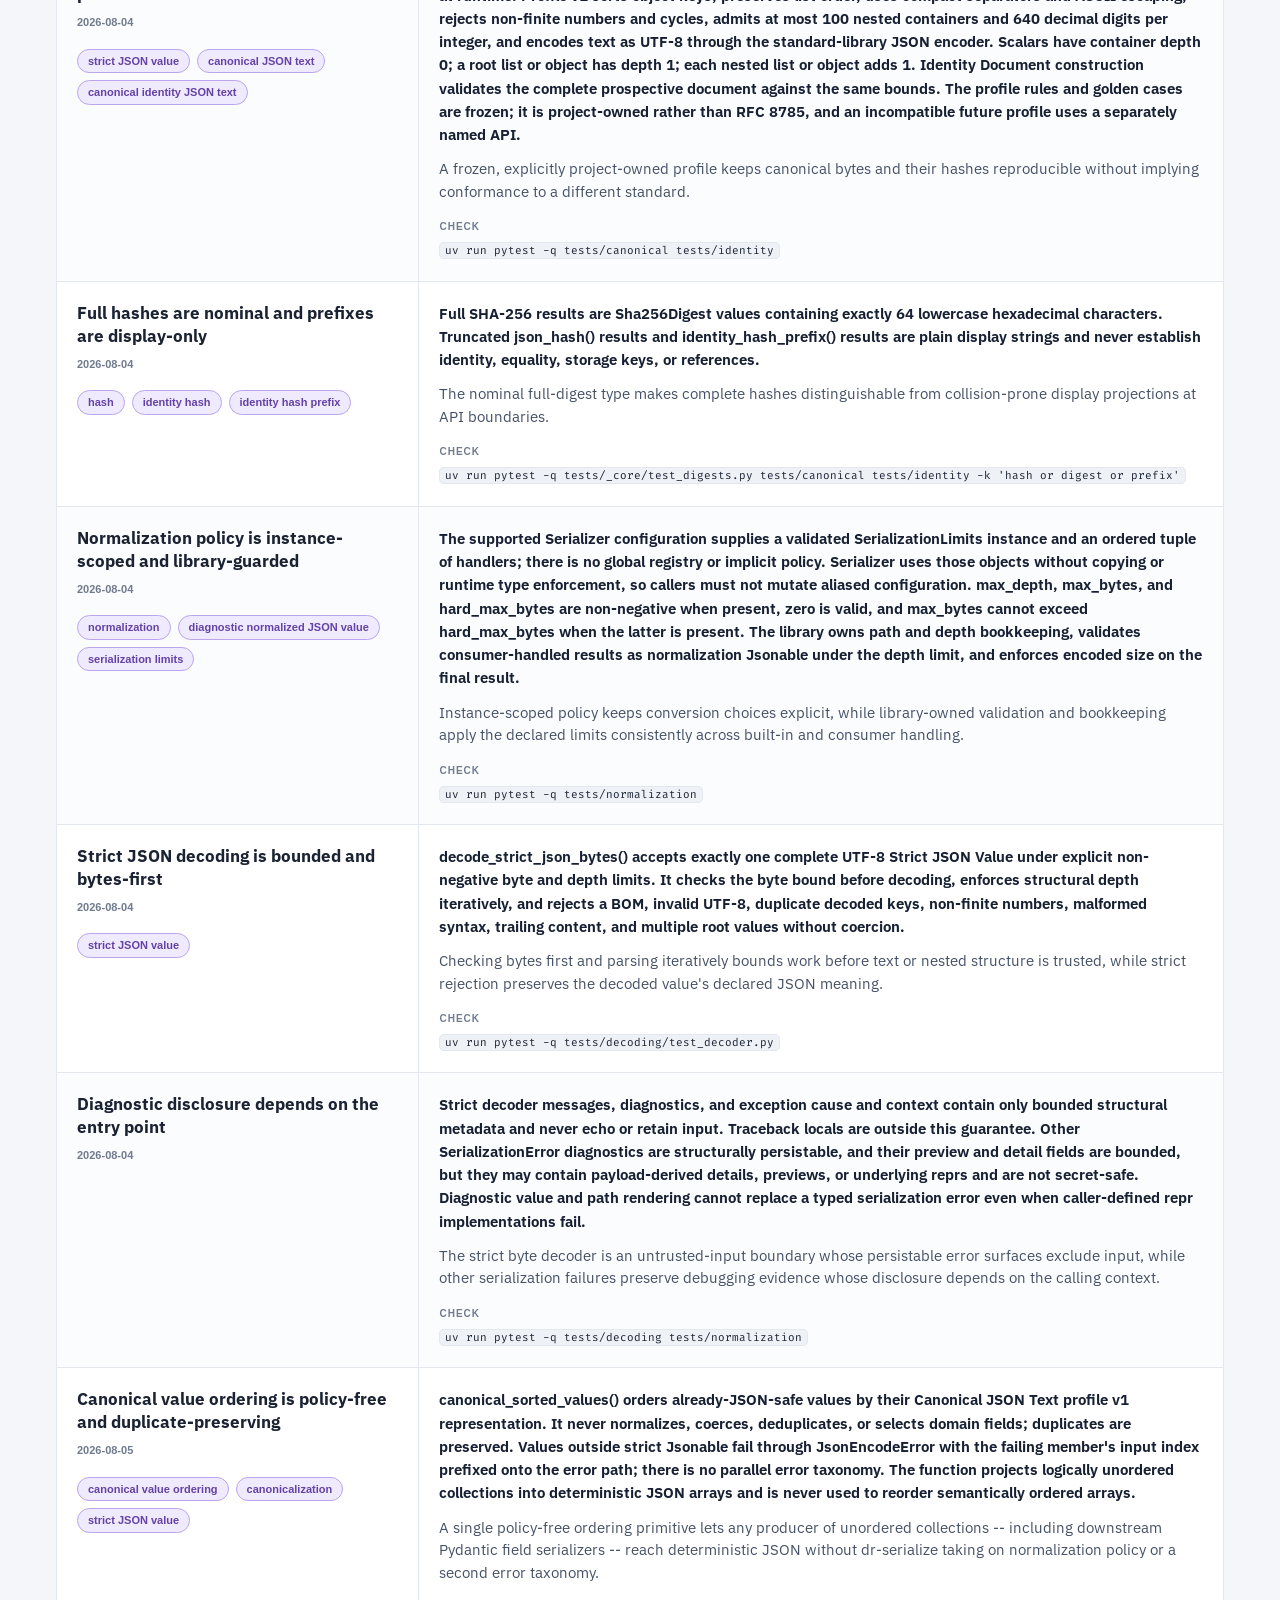
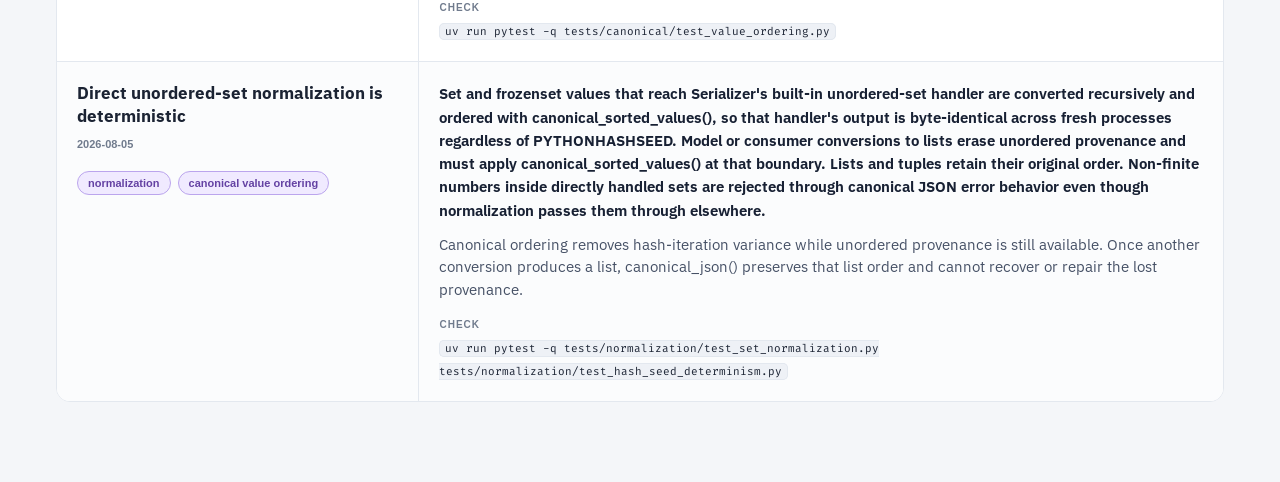
==== commit d9e12851: "Complete publication documentation audit" ====
--- a/.defs/index.html
+++ b/.defs/index.html
@@ -99,6 +99,23 @@
 >
   <a href="figs/all-terms.svg">Open the dr-serialize terms graph</a>
 </object>
+<section class="reference-section" aria-labelledby="diagrams-heading">
+  <h2 id="diagrams-heading">Architecture diagrams</h2>
+  <ul>
+    <li>
+      <a href="figs/lane-contract-map.svg">Functional lanes and contract boundaries</a>
+    </li>
+    <li>
+      <a href="figs/normalization-control-flow.svg">Normalization control flow</a>
+    </li>
+    <li>
+      <a href="figs/identity-control-flow.svg">Identity control flow</a>
+    </li>
+    <li>
+      <a href="figs/cross-cutting-tooling.svg">Cross-cutting infrastructure</a>
+    </li>
+  </ul>
+</section>
 <section class="reference-section" aria-labelledby="terms-heading">
   <h2 id="terms-heading">Terms</h2>
   <div class="terms-shell">
--- a/.defs/doc.css
+++ b/.defs/doc.css
@@ -1,13 +1,4 @@
 @import url("https://fonts.googleapis.com/css2?family=Fira+Code:wght@400;600&family=IBM+Plex+Sans:wght@400;600;700&display=swap");
-
-/* ── v2 vocabulary (see SKILL.md §6, references/rules.md) ──────────────────
-   Hue bindings — one hue = one meaning:
-     --accent #1866b4  links + navigation ONLY
-     --anchor #6f42c1  semantic scan anchors (.key) + callouts — never a link
-     green / amber / red  status encodings only, keyed where used
-   Weights: 700 headings · 600 labels/th/inline emphasis · 400 body.
-   Type scale: 28 title · 18 section · 16.5 card head · 16 body ·
-               14.5 secondary · 13 quiet.                                   */
 
 :root {
   --bg: #f4f6f9;
@@ -40,20 +31,18 @@
   font: 16px/1.55 var(--font-prose);
 }
 main { max-width: 2200px; margin: 0 auto; padding: 40px 56px 80px; }
-main.wide { max-width: none; }  /* ultrawide multi-panel docs; page-level horizontal scroll is fine */
+main.wide { max-width: none; }
 h1 { margin: 0 0 4px; font: 700 28px/1.25 var(--font-system); }
 h2 { margin: 0; color: var(--ink); font-family: var(--font-system); }
 h3 { margin: 0 0 8px; color: var(--ink); font: 700 16.5px/1.3 var(--font-system); }
 p { margin: 0 0 12px; }
 a { color: var(--accent); }
-.dek { margin: 2px 0 4px; font: 400 16px/1.5 var(--font-prose); }        /* ≤15 words, no box */
+.dek { margin: 2px 0 4px; font: 400 16px/1.5 var(--font-prose); }
 .byline { margin: 0 0 26px; color: var(--muted); font: 400 13px/1.55 var(--font-system); letter-spacing: .03em; }
-.key { color: var(--anchor); }                                            /* scan anchor ≠ link */
+.key { color: var(--anchor); }
 .aside, .small { display: block; margin: 2px 0 12px; color: var(--muted); font-size: 13px; }
 .card .id, nav.toc .g { font-family: var(--font-system); }
 
-/* Question-first section heads: the h2 IS the reader's question (sentence case);
-   the optional .tag is the demoted category label. */
 .section-head,
 .layer-head {
   display: flex;
@@ -69,9 +58,6 @@
 .layer-head .tag { color: var(--muted); font: 600 11px/1.7 var(--font-mono); text-transform: uppercase; letter-spacing: .05em; }
 .layer-head .n { color: var(--accent); font-size: 26px; font-weight: 700; }
 
-/* Opt-in summary box — BELOW the first substantive content, one short
-   paragraph, only when it changes the reader's next action. No accent bar:
-   it must not become a second hero. */
 .summary { margin: 18px 0; padding: 14px 18px; border: 1px solid var(--line); border-radius: 10px; background: var(--surface); font-size: 15px; }
 
 .grid-2, .grid-3, .grid-4,
@@ -82,10 +68,6 @@
 .grid-4, .cols4, .l1 { grid-template-columns: repeat(4, minmax(0, 1fr)); }
 .full { grid-column: 1 / -1; }
 
-/* ── Parallel panels (ultrawide layout system, references/layout.md) ──────
-   Side-by-side documents-in-miniature for cross-referenceable sections —
-   NOT snaking columns. Single-column stack (DOM order) below 1600px.
-   Sticky panel heads keep each panel's question in view while scrolling. */
 .panels { display: grid; grid-template-columns: 1fr; gap: 32px; align-items: start; margin: 18px 0; }
 .panels > .panel { min-width: 0; }
 .panel > .section-head { position: sticky; top: 0; z-index: 2; margin-top: 0; padding-top: 8px; background: var(--bg); }
@@ -93,7 +75,6 @@
   .panels.p2 { grid-template-columns: repeat(2, minmax(520px, 1fr)); }
   .panels.p3 { grid-template-columns: repeat(3, minmax(460px, 1fr)); }
   .panels.p4 { grid-template-columns: repeat(4, minmax(420px, 1fr)); }
-  /* Named slots: pin visual order independent of DOM order (DOM order = reading/fallback order). */
   .panels.p2 { grid-template-areas: "a b"; }
   .panels.p3 { grid-template-areas: "a b c"; }
   .panels.p4 { grid-template-areas: "a b c d"; }
@@ -160,12 +141,8 @@
 .codeblock pre code { padding: 0; border: 0; background: transparent; font-size: 75%; line-height: 1.55; }
 .chipcloud .adapter { font: 75%/1.55 var(--font-mono); }
 
-/* One callout variant. It carries the anchor hue (a boxed key point is scan-
-   anchor material); status colors belong to keyed chips/cards, not callouts. */
 .callout { margin: 14px 0; padding: 12px 18px; border-left: 4px solid var(--anchor); border-radius: 0 8px 8px 0; background: var(--anchor-soft); font-size: 14.5px; }
 
-/* Colophon: ALL process metadata (sources, provenance, ids, honest scope
-   notes). Reader-relevant honesty stays in context above, in plain language. */
 .colophon { margin-top: 46px; padding-top: 14px; border-top: 1px solid var(--line); color: var(--muted); font-size: 13px; }
 .colophon code { background: var(--code-bg); }
 
